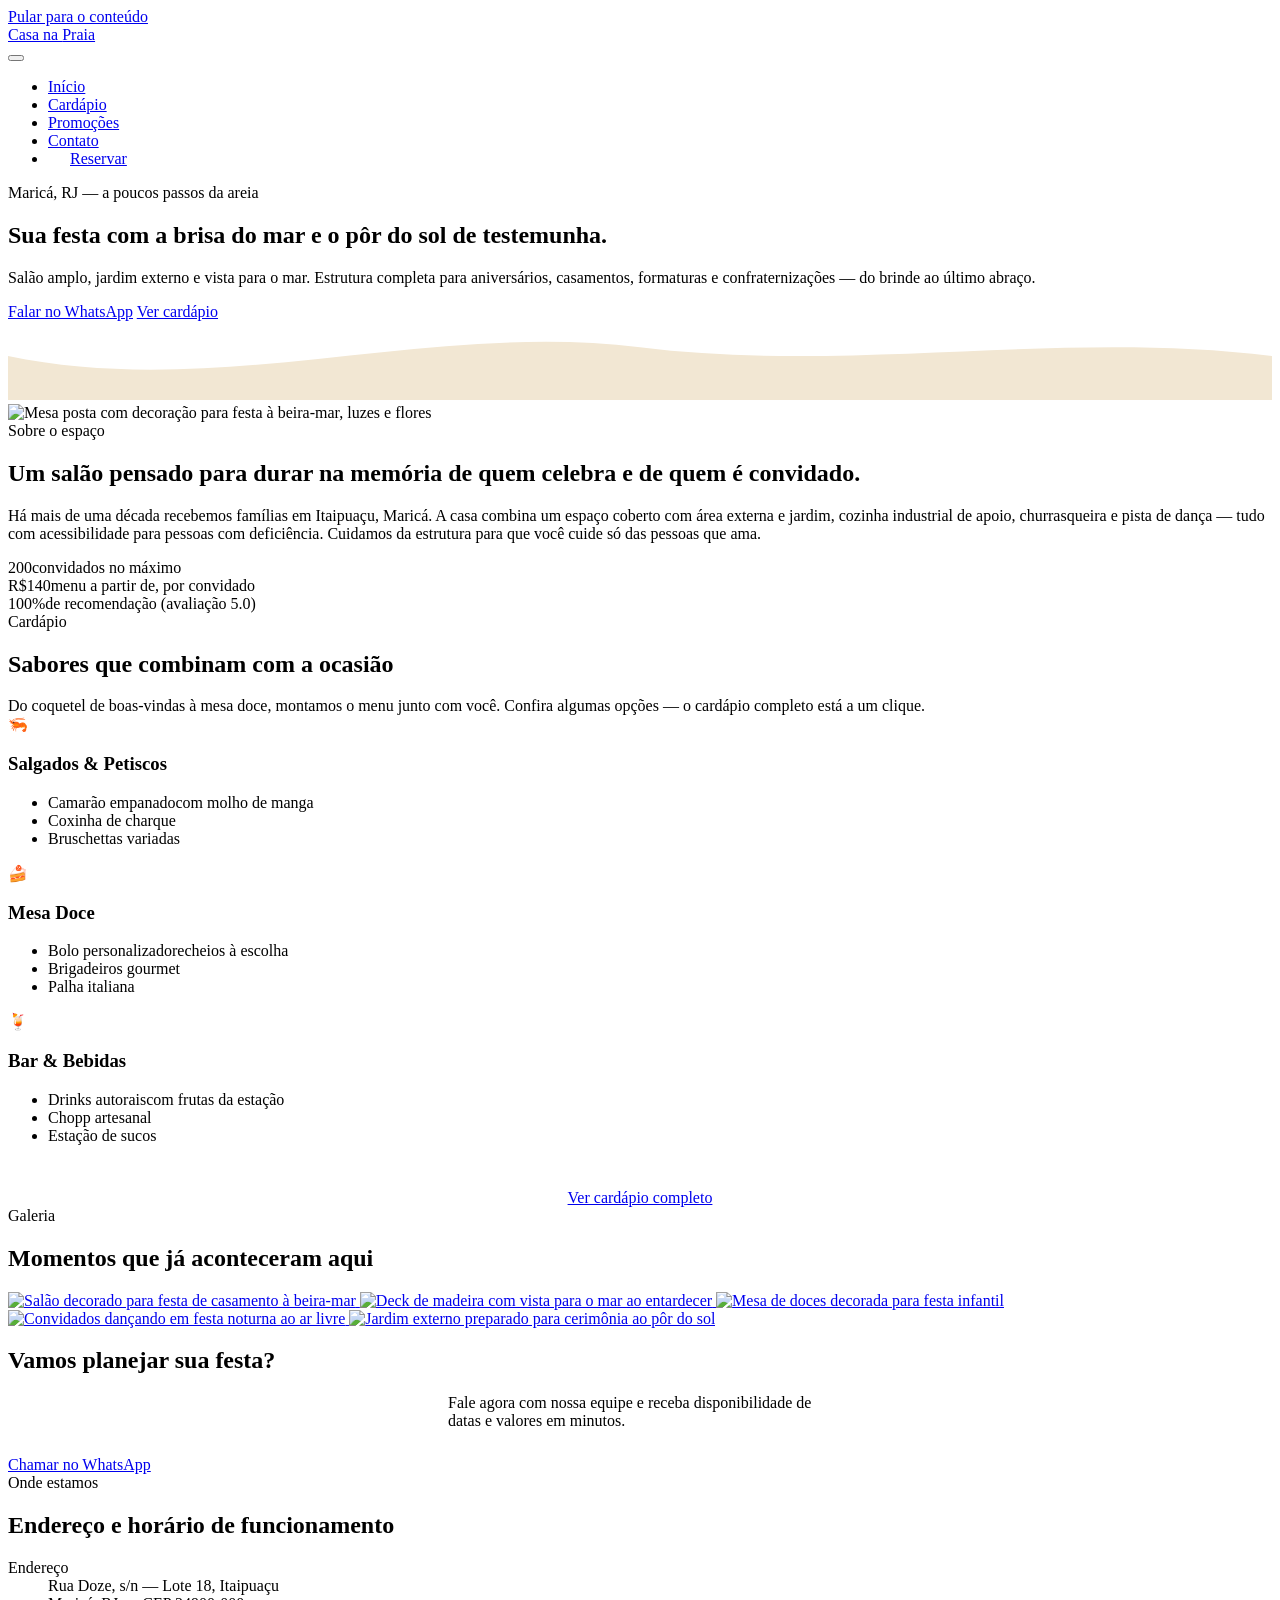
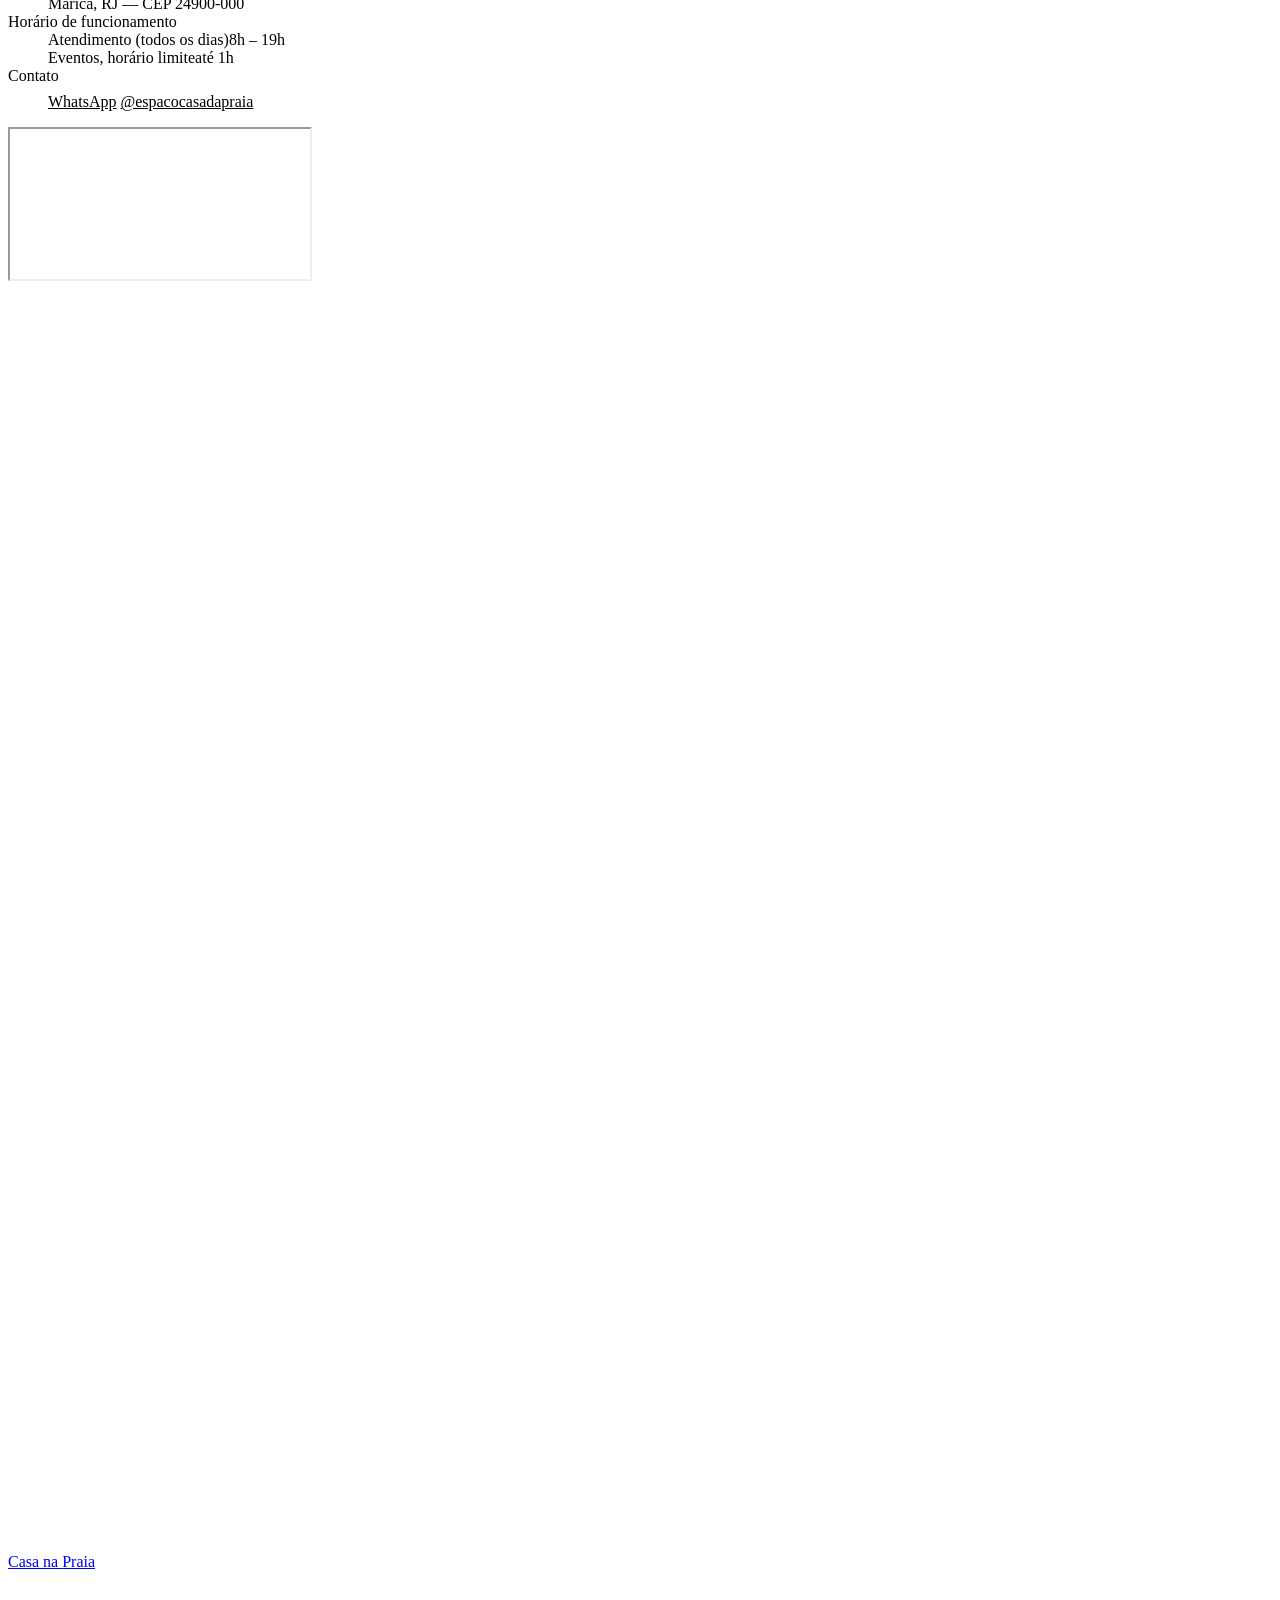
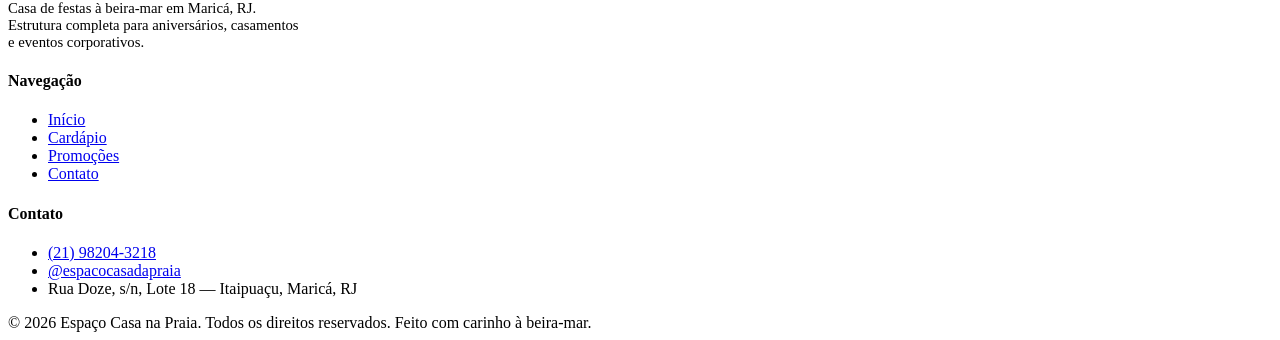
==== index.html @ c76d35e6 "Add files via upload" ====
<!DOCTYPE html>
<html lang="pt-BR">
<head>
<meta charset="UTF-8">
<meta name="viewport" content="width=device-width, initial-scale=1.0">
<title>Espaço Casa na Praia — Casa de Festas em Maricá, RJ</title>
<meta name="description" content="Espaço Casa na Praia: casa de festas à beira-mar em Maricá, RJ. Salão para aniversários, casamentos e eventos, cardápio personalizado e vista para o mar.">
<meta name="keywords" content="casa de festas, salão de festas Maricá, eventos beira-mar, aniversário, casamento praia">
<meta property="og:title" content="Espaço Casa na Praia — Casa de Festas em Maricá, RJ">
<meta property="og:description" content="Salão de festas à beira-mar com cardápio personalizado, decoração e estrutura completa para seu evento.">
<meta property="og:type" content="website">
<meta property="og:image" content="https://images.unsplash.com/photo-1519741497674-611481863552?q=80&w=1200&auto=format&fit=crop">
<link rel="canonical" href="https://www.espacocasadapraia.com.br/">
<link rel="preconnect" href="https://fonts.googleapis.com">
<link rel="stylesheet" href="css/style.css">
<script type="application/ld+json">
{
  "@context": "https://schema.org",
  "@type": "EventVenue",
  "name": "Espaço Casa na Praia",
  "image": "https://images.unsplash.com/photo-1519741497674-611481863552",
  "address": {
    "@type": "PostalAddress",
    "streetAddress": "Rua Doze, s/n, Lote 18",
    "addressLocality": "Maricá",
    "addressRegion": "RJ",
    "postalCode": "24900-000",
    "addressCountry": "BR"
  },
  "telephone": "+5521982043218",
  "openingHours": "Tu-Su 10:00-22:00"
}
</script>
</head>
<body>
<a class="skip-link" href="#conteudo">Pular para o conteúdo</a>

<header class="site-header">
  <a href="index.html" class="logo">Casa na <span>Praia</span></a>
  <nav aria-label="Navegação principal">
    <button class="nav-toggle" aria-label="Abrir menu" aria-expanded="false">
      <span></span><span></span><span></span>
    </button>
    <ul class="nav-links">
      <li><a href="index.html">Início</a></li>
      <li><a href="cardapio.html">Cardápio</a></li>
      <li><a href="promocoes.html">Promoções</a></li>
      <li><a href="contato.html">Contato</a></li>
      <li><a href="contato.html#form" class="btn btn-primary" style="padding:10px 22px;">Reservar</a></li>
    </ul>
  </nav>
</header>

<main id="conteudo">

  <section class="hero">
    <div class="hero-bg" role="img" aria-label="Salão de festas decorado com vista para o mar ao entardecer"></div>
    <div class="hero-content">
      <span class="hero-eyebrow">Maricá, RJ — a poucos passos da areia</span>
      <h1>Sua festa com a brisa do mar e o pôr do sol de testemunha.</h1>
      <p>Salão amplo, jardim externo e vista para o mar. Estrutura completa para aniversários, casamentos, formaturas e confraternizações — do brinde ao último abraço.</p>
      <div class="hero-actions">
        <a href="https://wa.me/5521982043218?text=Ol%C3%A1!%20Quero%20saber%20mais%20sobre%20o%20Espa%C3%A7o%20Casa%20da%20Praia." target="_blank" rel="noopener" class="btn btn-primary">Falar no WhatsApp</a>
        <a href="cardapio.html" class="btn btn-outline">Ver cardápio</a>
      </div>
    </div>
    <div class="wave-divider" aria-hidden="true">
      <svg viewBox="0 0 1440 90" preserveAspectRatio="none"><path d="M0,40 C240,90 480,0 720,30 C960,60 1200,10 1440,40 L1440,90 L0,90 Z" fill="#F2E7D3"></path></svg>
    </div>
  </section>

  <section class="section-alt" id="sobre">
    <div class="container">
      <div class="sobre-grid">
        <div class="reveal sobre-figure">
          <img src="https://images.unsplash.com/photo-1519167758481-83f550bb49b3?q=80&w=900&auto=format&fit=crop" alt="Mesa posta com decoração para festa à beira-mar, luzes e flores">
        </div>
        <div class="reveal">
          <span class="eyebrow-label">Sobre o espaço</span>
          <h2>Um salão pensado para durar na memória de quem celebra e de quem é convidado.</h2>
          <p>Há mais de uma década recebemos famílias em Itaipuaçu, Maricá. A casa combina um espaço coberto com área externa e jardim, cozinha industrial de apoio, churrasqueira e pista de dança — tudo com acessibilidade para pessoas com deficiência. Cuidamos da estrutura para que você cuide só das pessoas que ama.</p>
          <div class="sobre-stats">
            <div><span class="stat-num">200</span><span class="stat-label">convidados no máximo</span></div>
            <div><span class="stat-num">R$140</span><span class="stat-label">menu a partir de, por convidado</span></div>
            <div><span class="stat-num">100%</span><span class="stat-label">de recomendação (avaliação 5.0)</span></div>
          </div>
        </div>
      </div>
    </div>
  </section>

  <section id="cardapio-preview">
    <div class="container">
      <div class="section-head center reveal">
        <span class="eyebrow-label">Cardápio</span>
        <h2>Sabores que combinam com a ocasião</h2>
        <p style="margin: 0 auto;">Do coquetel de boas-vindas à mesa doce, montamos o menu junto com você. Confira algumas opções — o cardápio completo está a um clique.</p>
      </div>
      <div class="card-grid reveal">
        <div class="menu-card">
          <span class="menu-card-icon">🦐</span>
          <h3>Salgados & Petiscos</h3>
          <ul class="menu-item-list">
            <li><span><span class="item-name">Camarão empanado</span><span class="item-desc">com molho de manga</span></span></li>
            <li><span><span class="item-name">Coxinha de charque</span></span></li>
            <li><span><span class="item-name">Bruschettas variadas</span></span></li>
          </ul>
        </div>
        <div class="menu-card">
          <span class="menu-card-icon">🍰</span>
          <h3>Mesa Doce</h3>
          <ul class="menu-item-list">
            <li><span><span class="item-name">Bolo personalizado</span><span class="item-desc">recheios à escolha</span></span></li>
            <li><span><span class="item-name">Brigadeiros gourmet</span></span></li>
            <li><span><span class="item-name">Palha italiana</span></span></li>
          </ul>
        </div>
        <div class="menu-card">
          <span class="menu-card-icon">🍹</span>
          <h3>Bar & Bebidas</h3>
          <ul class="menu-item-list">
            <li><span><span class="item-name">Drinks autorais</span><span class="item-desc">com frutas da estação</span></span></li>
            <li><span><span class="item-name">Chopp artesanal</span></span></li>
            <li><span><span class="item-name">Estação de sucos</span></span></li>
          </ul>
        </div>
      </div>
      <div class="reveal" style="text-align:center; margin-top:44px;">
        <a href="cardapio.html" class="btn btn-outline-dark">Ver cardápio completo</a>
      </div>
    </div>
  </section>

  <section class="section-alt" id="fotos">
    <div class="container">
      <div class="section-head reveal">
        <span class="eyebrow-label">Galeria</span>
        <h2>Momentos que já aconteceram aqui</h2>
      </div>
      <div class="gallery-grid reveal">
        <a class="wide" href="https://images.unsplash.com/photo-1519225421980-715cb0215aed?q=80&w=1400&auto=format&fit=crop" target="_blank" rel="noopener">
          <img src="https://images.unsplash.com/photo-1519225421980-715cb0215aed?q=80&w=700&auto=format&fit=crop" alt="Salão decorado para festa de casamento à beira-mar">
        </a>
        <a class="tall" href="https://images.unsplash.com/photo-1464366400600-7168b8af9bc3?q=80&w=900&auto=format&fit=crop" target="_blank" rel="noopener">
          <img src="https://images.unsplash.com/photo-1464366400600-7168b8af9bc3?q=80&w=700&auto=format&fit=crop" alt="Deck de madeira com vista para o mar ao entardecer">
        </a>
        <a href="https://images.unsplash.com/photo-1527529482837-4698179dc6ce?q=80&w=900&auto=format&fit=crop" target="_blank" rel="noopener">
          <img src="https://images.unsplash.com/photo-1527529482837-4698179dc6ce?q=80&w=600&auto=format&fit=crop" alt="Mesa de doces decorada para festa infantil">
        </a>
        <a href="https://images.unsplash.com/photo-1470753323753-3f8091c86720?q=80&w=900&auto=format&fit=crop" target="_blank" rel="noopener">
          <img src="https://images.unsplash.com/photo-1470753323753-3f8091c86720?q=80&w=600&auto=format&fit=crop" alt="Convidados dançando em festa noturna ao ar livre">
        </a>
        <a class="wide" href="https://images.unsplash.com/photo-1533174072545-7a4b6ad7a6c3?q=80&w=1400&auto=format&fit=crop" target="_blank" rel="noopener">
          <img src="https://images.unsplash.com/photo-1533174072545-7a4b6ad7a6c3?q=80&w=700&auto=format&fit=crop" alt="Jardim externo preparado para cerimônia ao pôr do sol">
        </a>
      </div>
    </div>
  </section>

  <section class="cta-band">
    <div class="container reveal">
      <h2>Vamos planejar sua festa?</h2>
      <p style="margin: 0 auto 26px; max-width: 48ch;">Fale agora com nossa equipe e receba disponibilidade de datas e valores em minutos.</p>
      <a href="https://wa.me/5521982043218?text=Ol%C3%A1!%20Quero%20saber%20mais%20sobre%20o%20Espa%C3%A7o%20Casa%20da%20Praia." target="_blank" rel="noopener" class="btn btn-outline-dark">Chamar no WhatsApp</a>
    </div>
  </section>

  <section id="localizacao">
    <div class="container">
      <div class="section-head reveal">
        <span class="eyebrow-label">Onde estamos</span>
        <h2>Endereço e horário de funcionamento</h2>
      </div>
      <div class="local-grid reveal">
        <div class="local-info">
          <dl>
            <dt>Endereço</dt>
            <dd>Rua Doze, s/n — Lote 18, Itaipuaçu<br>Maricá, RJ — CEP 24900-000</dd>

            <dt>Horário de funcionamento</dt>
            <dd>
              <div class="horario-row"><span>Atendimento (todos os dias)</span><span>8h – 19h</span></div>
              <div class="horario-row"><span>Eventos, horário limite</span><span>até 1h</span></div>
            </dd>

            <dt>Contato</dt>
            <dd>
              <div class="social-row" style="margin-top:8px;">
                <a class="social-pill" style="border-color: rgba(22,50,59,0.25); color: var(--azul-texto);" href="https://wa.me/5521982043218" target="_blank" rel="noopener">WhatsApp</a>
                <a class="social-pill" style="border-color: rgba(22,50,59,0.25); color: var(--azul-texto);" href="https://instagram.com/espacocasadapraia" target="_blank" rel="noopener">@espacocasadapraia</a>
              </div>
            </dd>
          </dl>
        </div>
        <div class="local-map">
          <iframe
            src="https://www.google.com/maps?q=Rua+Doze%2C+s%2Fn%2C+Lote+18%2C+Itaipua%C3%A7u%2C+Maric%C3%A1+-+RJ&output=embed"
            allowfullscreen loading="lazy" referrerpolicy="no-referrer-when-downgrade"
            title="Mapa de localização do Espaço Casa na Praia"></iframe>
        </div>
      </div>
    </div>
  </section>

</main>

<a class="whatsapp-float" href="https://wa.me/5521982043218?text=Ol%C3%A1!%20Quero%20saber%20mais%20sobre%20o%20Espa%C3%A7o%20Casa%20da%20Praia." target="_blank" rel="noopener" aria-label="Falar no WhatsApp">
  <svg viewBox="0 0 32 32" fill="white" xmlns="http://www.w3.org/2000/svg"><path d="M16.001 3C9.373 3 4 8.373 4 15c0 2.29.638 4.43 1.744 6.256L4 29l7.94-1.687A11.94 11.94 0 0016 27c6.628 0 12-5.373 12-12S22.629 3 16.001 3zm0 21.6c-1.87 0-3.62-.52-5.113-1.424l-.367-.218-4.71 1.001 1.02-4.594-.24-.377A9.55 9.55 0 016.4 15c0-5.302 4.299-9.6 9.601-9.6 5.301 0 9.6 4.298 9.6 9.6 0 5.301-4.299 9.6-9.6 9.6zm5.273-7.19c-.29-.145-1.71-.844-1.975-.94-.264-.097-.457-.145-.649.145-.192.29-.746.94-.914 1.133-.168.193-.336.217-.626.072-.29-.145-1.224-.451-2.331-1.437-.862-.769-1.444-1.717-1.613-2.007-.168-.29-.018-.446.127-.59.13-.13.29-.338.434-.507.145-.169.193-.29.29-.482.097-.193.048-.362-.024-.507-.072-.145-.649-1.564-.89-2.14-.234-.564-.472-.488-.649-.497l-.553-.01c-.193 0-.507.072-.773.362-.264.29-1.01.987-1.01 2.407s1.034 2.79 1.178 2.983c.145.193 2.035 3.107 4.93 4.357.689.297 1.226.474 1.645.607.691.22 1.32.189 1.818.115.554-.083 1.71-.699 1.951-1.374.24-.676.24-1.254.168-1.374-.072-.121-.264-.193-.554-.338z"/></svg>
</a>

<footer>
  <div class="container">
    <div class="footer-grid">
      <div>
        <a href="index.html" class="logo" style="display:inline-block; margin-bottom:14px;">Casa na <span>Praia</span></a>
        <p style="max-width: 40ch; font-size: 0.92rem;">Casa de festas à beira-mar em Maricá, RJ. Estrutura completa para aniversários, casamentos e eventos corporativos.</p>
      </div>
      <div>
        <h4>Navegação</h4>
        <ul>
          <li><a href="index.html">Início</a></li>
          <li><a href="cardapio.html">Cardápio</a></li>
          <li><a href="promocoes.html">Promoções</a></li>
          <li><a href="contato.html">Contato</a></li>
        </ul>
      </div>
      <div>
        <h4>Contato</h4>
        <ul>
          <li><a href="https://wa.me/5521982043218" target="_blank" rel="noopener">(21) 98204-3218</a></li>
          <li><a href="https://instagram.com/espacocasadapraia" target="_blank" rel="noopener">@espacocasadapraia</a></li>
          <li>Rua Doze, s/n, Lote 18 — Itaipuaçu, Maricá, RJ</li>
        </ul>
      </div>
    </div>
    <div class="footer-bottom">
      <span>© 2026 Espaço Casa na Praia. Todos os direitos reservados.</span>
      <span>Feito com carinho à beira-mar.</span>
    </div>
  </div>
</footer>

<script src="js/script.js"></script>
</body>
</html>
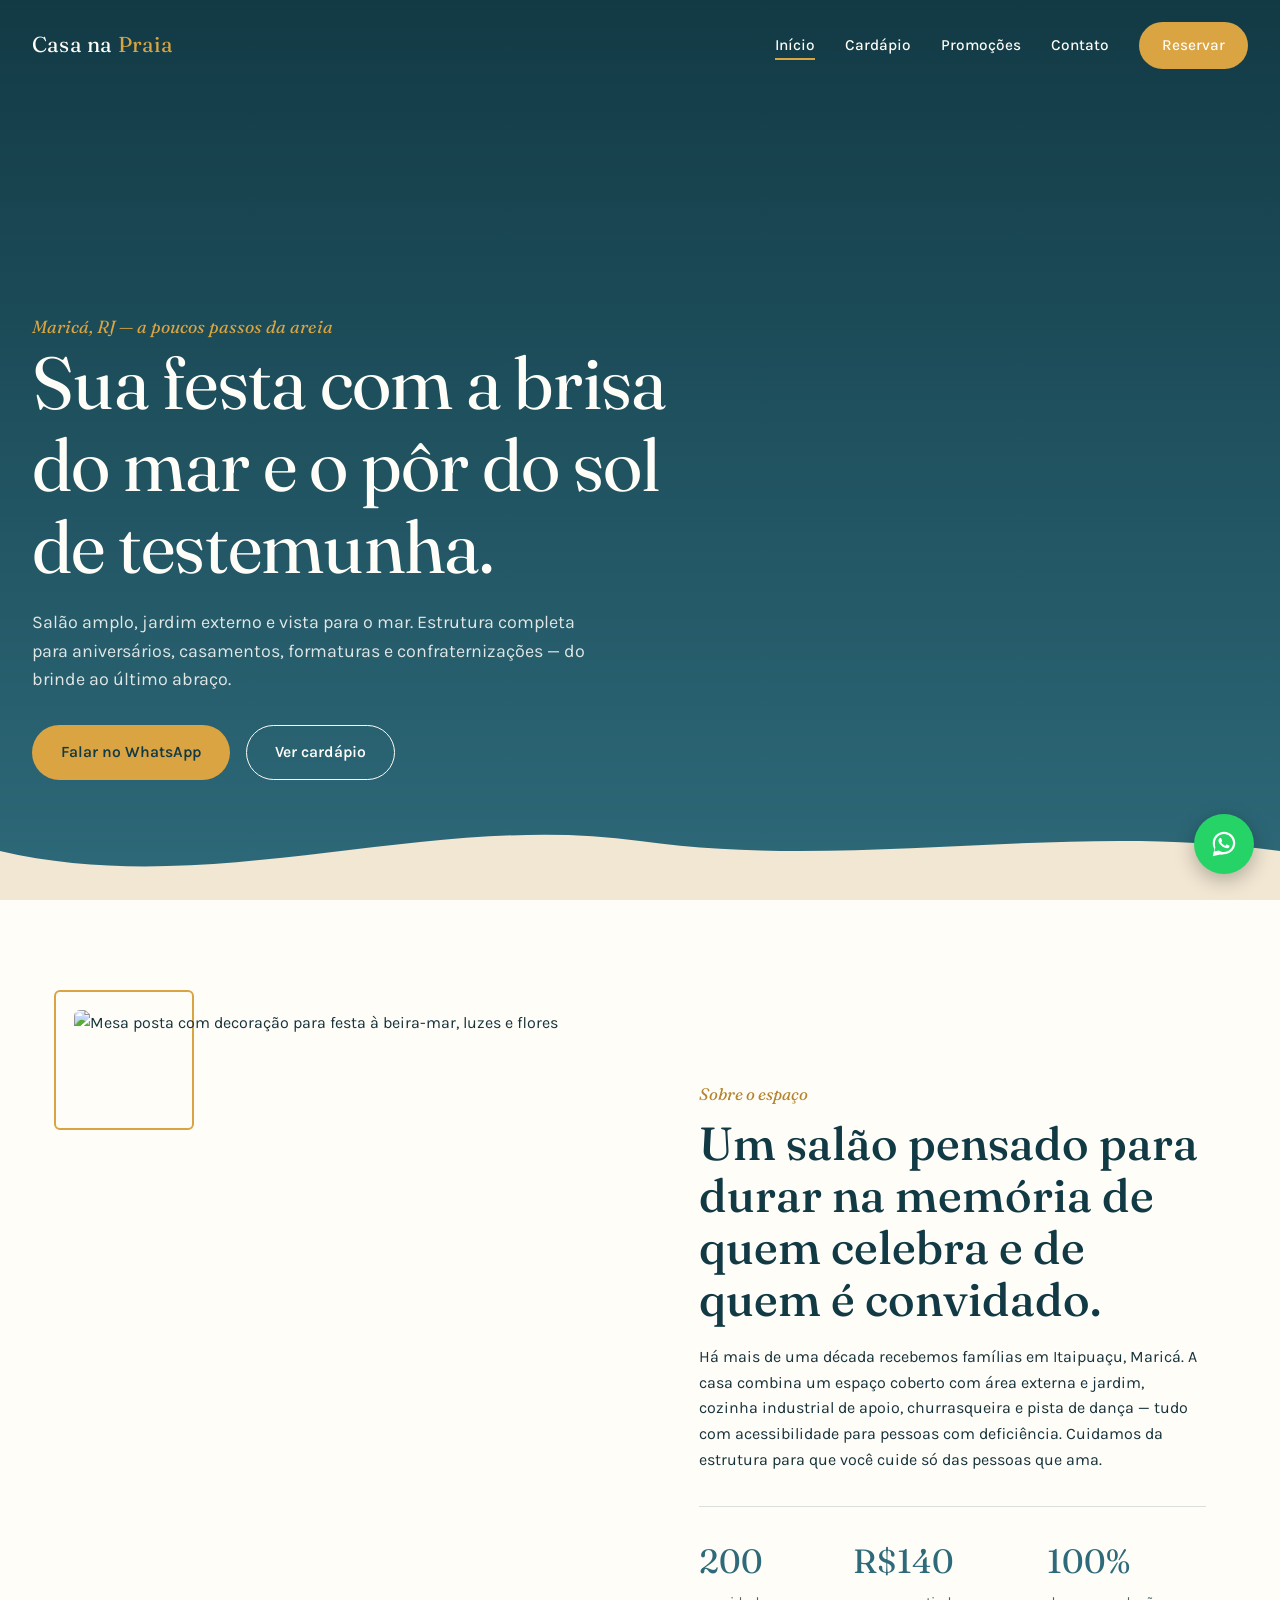
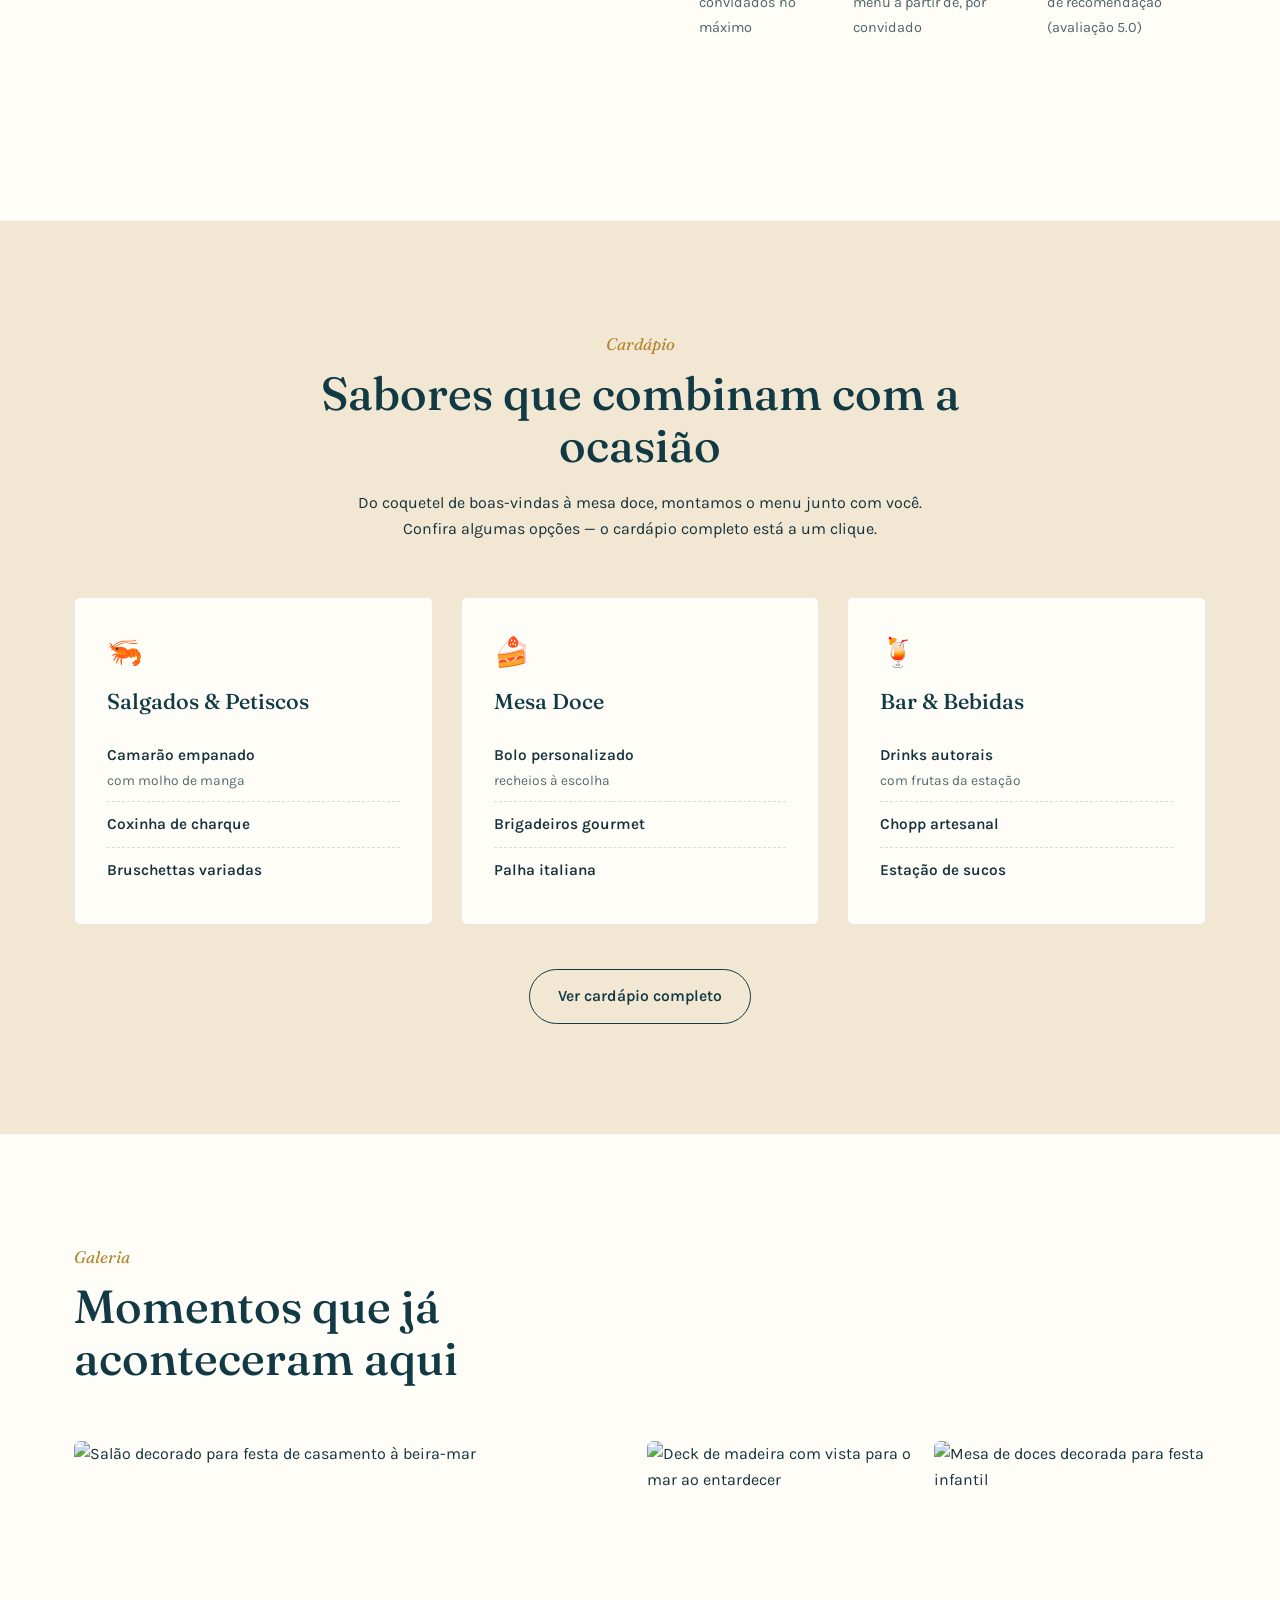
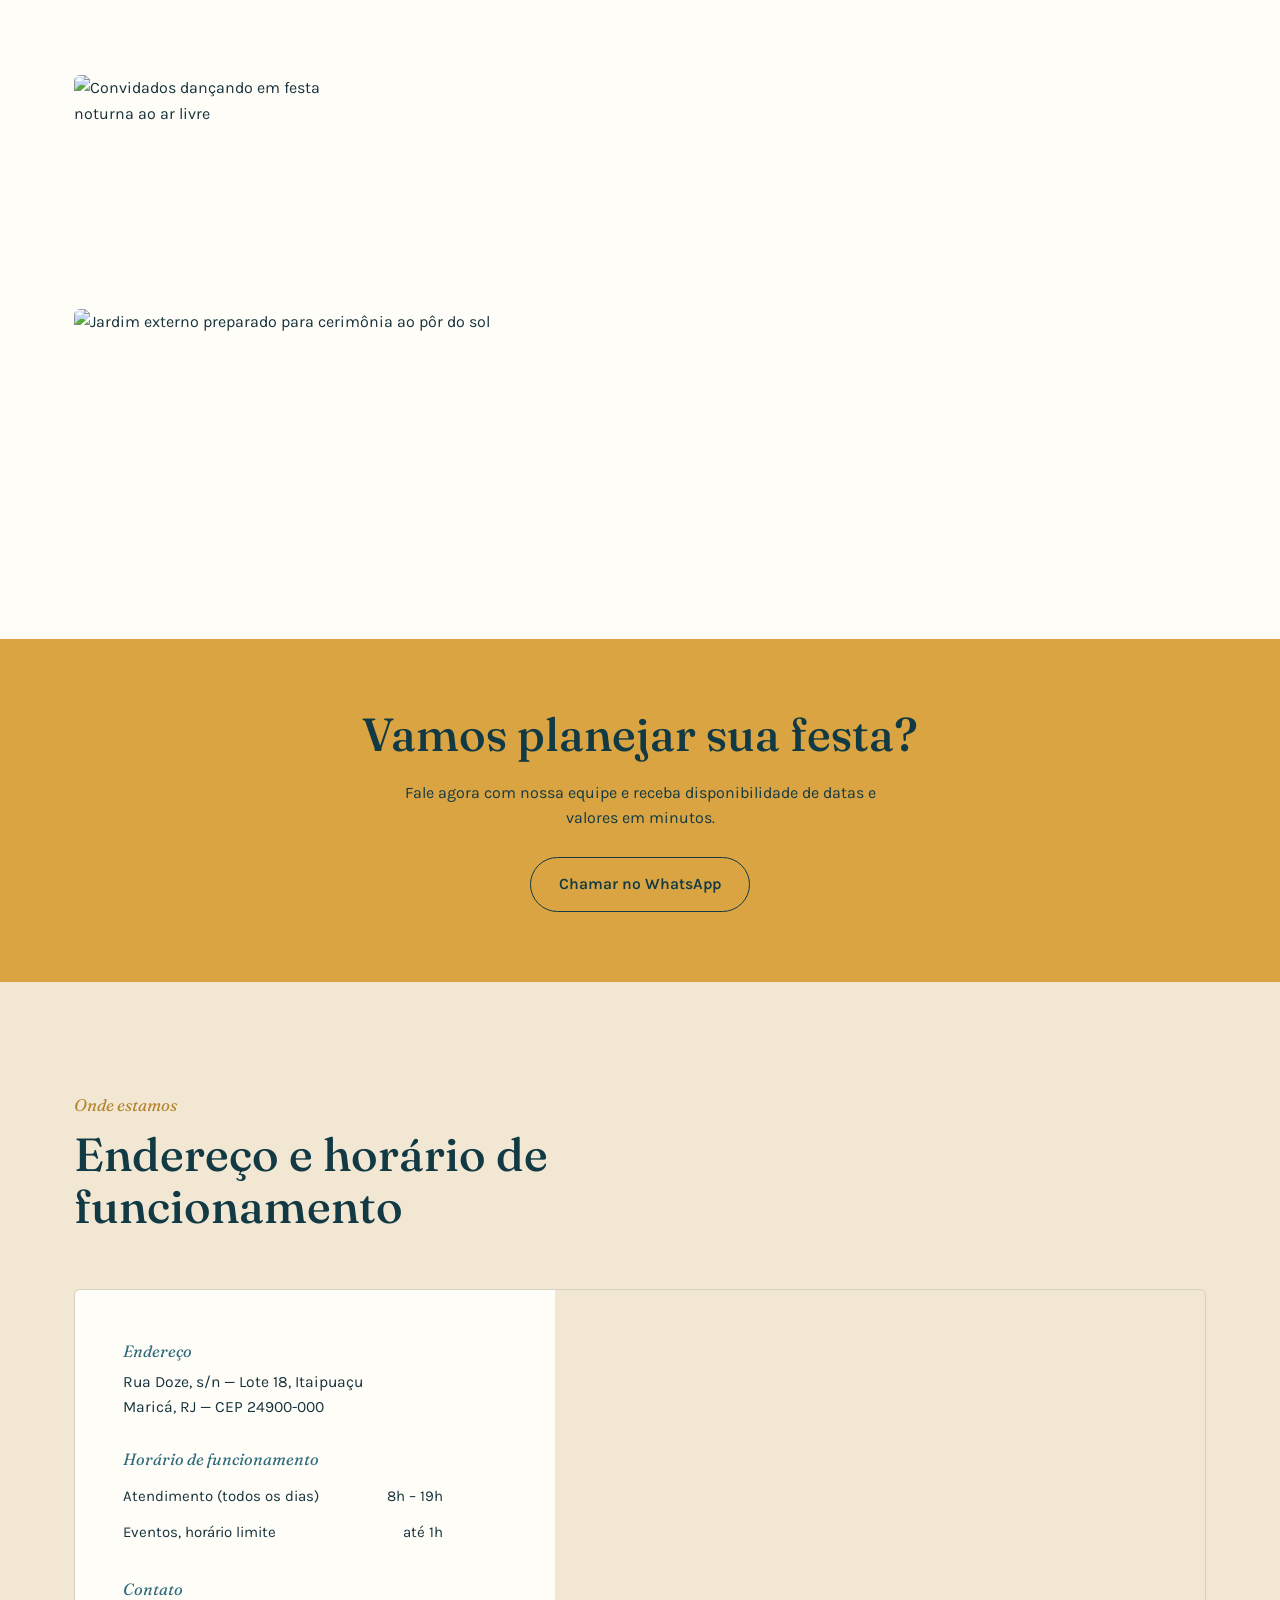
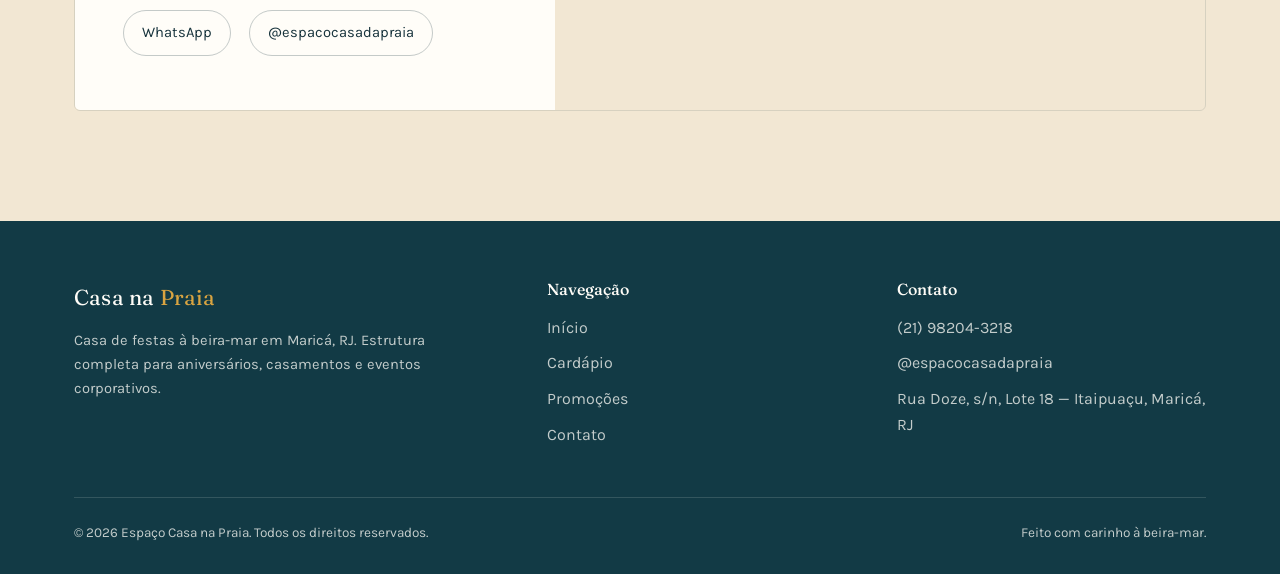
==== commit 91f5a57e: "Add files via upload" ====
--- a/index.html
+++ b/index.html
@@ -12,7 +12,549 @@
 <meta property="og:image" content="https://images.unsplash.com/photo-1519741497674-611481863552?q=80&w=1200&auto=format&fit=crop">
 <link rel="canonical" href="https://www.espacocasadapraia.com.br/">
 <link rel="preconnect" href="https://fonts.googleapis.com">
-<link rel="stylesheet" href="css/style.css">
+<style>
+/* ============================================================
+   Espaço Casa da Praia — design tokens
+   Palette: areia #F2E7D3, espuma #FFFDF8, azul-fundo #123A45,
+            azul-medio #2E6A7A, azul-claro #6FAAB8, dourado #D9A441
+   Type: 'Fraunces' (display, organic serif) + 'Karla' (body, humanist sans)
+   ============================================================ */
+
+@import url('https://fonts.googleapis.com/css2?family=Fraunces:ital,opsz,wght@0,9..144,300;0,9..144,400;0,9..144,500;0,9..144,600;1,9..144,400&family=Karla:wght@400;500;600;700&display=swap');
+
+:root{
+  --areia: #F2E7D3;
+  --areia-escura: #E4D5B8;
+  --espuma: #FFFDF8;
+  --azul-fundo: #123A45;
+  --azul-texto: #16323B;
+  --azul-medio: #2E6A7A;
+  --azul-claro: #6FAAB8;
+  --dourado: #D9A441;
+  --dourado-escuro: #B4842E;
+  --coral: #E4633F;
+
+  --serif: 'Fraunces', Georgia, serif;
+  --sans: 'Karla', -apple-system, sans-serif;
+
+  --max-width: 1180px;
+  --radius: 6px;
+  --transition: 0.35s cubic-bezier(0.4, 0, 0.2, 1);
+}
+
+*, *::before, *::after{ box-sizing: border-box; }
+html{ scroll-behavior: smooth; }
+@media (prefers-reduced-motion: reduce){
+  html{ scroll-behavior: auto; }
+  *, *::before, *::after{ animation-duration: 0.01ms !important; animation-iteration-count: 1 !important; transition-duration: 0.01ms !important; }
+}
+
+body{
+  margin: 0;
+  font-family: var(--sans);
+  color: var(--azul-texto);
+  background: var(--areia);
+  line-height: 1.6;
+  -webkit-font-smoothing: antialiased;
+}
+
+h1, h2, h3, h4{
+  font-family: var(--serif);
+  color: var(--azul-fundo);
+  margin: 0 0 0.4em;
+  line-height: 1.12;
+  font-weight: 500;
+}
+
+h1{ font-size: clamp(2.6rem, 6vw, 4.6rem); font-weight: 400; letter-spacing: -0.01em; }
+h2{ font-size: clamp(1.9rem, 4vw, 2.9rem); }
+h3{ font-size: 1.35rem; }
+
+p{ margin: 0 0 1em; max-width: 62ch; }
+
+a{ color: inherit; text-decoration: none; }
+
+img{ max-width: 100%; display: block; }
+
+.container{
+  max-width: var(--max-width);
+  margin: 0 auto;
+  padding: 0 24px;
+}
+
+.btn{
+  display: inline-flex;
+  align-items: center;
+  gap: 10px;
+  font-family: var(--sans);
+  font-weight: 600;
+  font-size: 0.98rem;
+  padding: 14px 28px;
+  border-radius: 100px;
+  border: 1.5px solid transparent;
+  cursor: pointer;
+  transition: transform var(--transition), background var(--transition), border-color var(--transition), color var(--transition);
+}
+.btn:hover{ transform: translateY(-2px); }
+.btn:focus-visible{ outline: 3px solid var(--dourado); outline-offset: 3px; }
+
+.btn-primary{ background: var(--dourado); color: var(--azul-fundo); }
+.btn-primary:hover{ background: var(--dourado-escuro); }
+
+.btn-outline{ background: transparent; border-color: var(--espuma); color: var(--espuma); }
+.btn-outline:hover{ background: rgba(255,253,248,0.12); }
+
+.btn-outline-dark{ background: transparent; border-color: var(--azul-fundo); color: var(--azul-fundo); }
+.btn-outline-dark:hover{ background: var(--azul-fundo); color: var(--espuma); }
+
+/* ---------- Header ---------- */
+.site-header{
+  position: fixed;
+  top: 0; left: 0; right: 0;
+  z-index: 100;
+  display: flex;
+  align-items: center;
+  justify-content: space-between;
+  padding: 22px 32px;
+  transition: background var(--transition), padding var(--transition), box-shadow var(--transition);
+}
+.site-header.is-solid{
+  background: rgba(18, 58, 69, 0.94);
+  backdrop-filter: blur(6px);
+  padding: 14px 32px;
+  box-shadow: 0 4px 22px rgba(0,0,0,0.12);
+}
+.logo{
+  font-family: var(--serif);
+  font-size: 1.35rem;
+  color: var(--espuma);
+  letter-spacing: 0.01em;
+}
+.logo span{ color: var(--dourado); }
+
+.nav-links{
+  display: flex;
+  align-items: center;
+  gap: 30px;
+  list-style: none;
+  margin: 0; padding: 0;
+}
+.nav-links a{
+  color: var(--espuma);
+  font-size: 0.96rem;
+  font-weight: 500;
+  position: relative;
+  padding: 4px 0;
+}
+.nav-links a::after{
+  content: '';
+  position: absolute;
+  left: 0; bottom: -2px;
+  width: 0; height: 2px;
+  background: var(--dourado);
+  transition: width var(--transition);
+}
+.nav-links a:hover::after,
+.nav-links a.is-active::after{ width: 100%; }
+
+.nav-toggle{
+  display: none;
+  background: none;
+  border: none;
+  cursor: pointer;
+  padding: 6px;
+}
+.nav-toggle span{
+  display: block;
+  width: 26px; height: 2px;
+  background: var(--espuma);
+  margin: 6px 0;
+  transition: transform var(--transition), opacity var(--transition);
+}
+
+@media (max-width: 860px){
+  .nav-toggle{ display: block; }
+  .nav-links{
+    position: fixed;
+    top: 0; right: 0;
+    height: 100vh;
+    width: min(78vw, 340px);
+    background: var(--azul-fundo);
+    flex-direction: column;
+    justify-content: center;
+    align-items: flex-start;
+    padding: 40px;
+    gap: 26px;
+    transform: translateX(100%);
+    transition: transform var(--transition);
+  }
+  .nav-links.is-open{ transform: translateX(0); }
+  .nav-links a{ font-size: 1.2rem; }
+}
+
+/* ---------- Hero ---------- */
+.hero{
+  position: relative;
+  min-height: 100vh;
+  display: flex;
+  align-items: flex-end;
+  background: linear-gradient(180deg, var(--azul-fundo) 0%, var(--azul-medio) 100%);
+  overflow: hidden;
+  padding-bottom: 120px;
+}
+.hero-bg{
+  position: absolute; inset: 0;
+  background-image: url('https://images.unsplash.com/photo-1519741497674-611481863552?q=80&w=1800&auto=format&fit=crop');
+  background-size: cover;
+  background-position: center 65%;
+  opacity: 0.34;
+  mix-blend-mode: luminosity;
+}
+.hero-content{
+  position: relative;
+  z-index: 2;
+  color: var(--espuma);
+  max-width: 720px;
+  padding: 0 32px;
+  opacity: 0;
+  animation: rise 1s ease-out 0.2s forwards;
+}
+@keyframes rise{
+  from{ opacity: 0; transform: translateY(28px); }
+  to{ opacity: 1; transform: translateY(0); }
+}
+.hero-eyebrow{
+  color: var(--dourado);
+  font-family: var(--serif);
+  font-style: italic;
+  font-size: 1.1rem;
+  margin-bottom: 14px;
+}
+.hero h1{ color: var(--espuma); margin-bottom: 20px; }
+.hero p{ color: rgba(255,253,248,0.86); font-size: 1.12rem; max-width: 52ch; }
+.hero-actions{ display: flex; gap: 16px; margin-top: 30px; flex-wrap: wrap; }
+
+.wave-divider{
+  position: absolute;
+  bottom: -1px; left: 0; right: 0;
+  z-index: 3;
+  line-height: 0;
+}
+.wave-divider svg{ width: 100%; height: 90px; display: block; }
+
+/* ---------- Sections ---------- */
+section{ padding: 110px 0; position: relative; }
+.section-alt{ background: var(--espuma); }
+.section-dark{ background: var(--azul-fundo); color: var(--espuma); }
+.section-dark h2, .section-dark h3{ color: var(--espuma); }
+.section-dark p{ color: rgba(255,253,248,0.82); }
+
+.eyebrow-label{
+  font-family: var(--serif);
+  font-style: italic;
+  color: var(--dourado-escuro);
+  font-size: 1.05rem;
+  margin-bottom: 10px;
+  display: block;
+}
+.section-dark .eyebrow-label{ color: var(--dourado); }
+
+.section-head{ max-width: 640px; margin-bottom: 56px; }
+.section-head.center{ margin-left: auto; margin-right: auto; text-align: center; }
+
+/* ---------- Sobre / grid ---------- */
+.sobre-grid{
+  display: grid;
+  grid-template-columns: 1.05fr 0.95fr;
+  gap: 64px;
+  align-items: center;
+}
+.sobre-figure{ position: relative; }
+.sobre-figure img{
+  border-radius: var(--radius);
+  width: 100%;
+  aspect-ratio: 4/5;
+  object-fit: cover;
+}
+.sobre-figure::before{
+  content: '';
+  position: absolute;
+  top: -20px; left: -20px;
+  width: 140px; height: 140px;
+  border: 2px solid var(--dourado);
+  border-radius: var(--radius);
+  z-index: -1;
+}
+.sobre-stats{
+  display: flex;
+  gap: 40px;
+  margin-top: 34px;
+  padding-top: 28px;
+  border-top: 1px solid rgba(22,50,59,0.15);
+}
+.stat-num{ font-family: var(--serif); font-size: 2.1rem; color: var(--azul-medio); display: block; }
+.stat-label{ font-size: 0.9rem; color: var(--azul-texto); opacity: 0.75; }
+
+@media (max-width: 860px){
+  .sobre-grid{ grid-template-columns: 1fr; gap: 40px; }
+  .sobre-figure::before{ display: none; }
+}
+
+/* ---------- Cards (menu, promos) ---------- */
+.card-grid{
+  display: grid;
+  grid-template-columns: repeat(auto-fit, minmax(280px, 1fr));
+  gap: 28px;
+}
+.menu-card{
+  background: var(--espuma);
+  border: 1px solid rgba(22,50,59,0.1);
+  border-radius: var(--radius);
+  padding: 32px;
+  transition: border-color var(--transition), transform var(--transition);
+}
+.menu-card:hover{ border-color: var(--dourado); transform: translateY(-4px); }
+.menu-card-icon{ font-size: 1.8rem; margin-bottom: 14px; display: block; }
+.menu-item-list{ list-style: none; margin: 18px 0 0; padding: 0; }
+.menu-item-list li{
+  display: flex;
+  justify-content: space-between;
+  gap: 12px;
+  padding: 10px 0;
+  border-bottom: 1px dashed rgba(22,50,59,0.16);
+  font-size: 0.96rem;
+}
+.menu-item-list li:last-child{ border-bottom: none; }
+.menu-item-list .item-name{ font-weight: 600; }
+.menu-item-list .item-desc{ display: block; font-weight: 400; opacity: 0.72; font-size: 0.86rem; margin-top: 2px; }
+
+.promo-card{
+  position: relative;
+  background: var(--azul-fundo);
+  color: var(--espuma);
+  border-radius: var(--radius);
+  padding: 36px;
+  overflow: hidden;
+}
+.promo-tag{
+  display: inline-block;
+  background: var(--dourado);
+  color: var(--azul-fundo);
+  font-weight: 700;
+  font-size: 0.78rem;
+  padding: 5px 13px;
+  border-radius: 100px;
+  margin-bottom: 18px;
+}
+.promo-price{ font-family: var(--serif); font-size: 2.3rem; color: var(--dourado); margin: 14px 0; }
+.promo-old-price{ text-decoration: line-through; opacity: 0.6; font-size: 1rem; margin-left: 10px; }
+
+/* ---------- Gallery ---------- */
+.gallery-grid{
+  display: grid;
+  grid-template-columns: repeat(4, 1fr);
+  grid-auto-rows: 220px;
+  gap: 14px;
+}
+.gallery-grid a{
+  display: block;
+  overflow: hidden;
+  border-radius: var(--radius);
+  position: relative;
+}
+.gallery-grid img{
+  width: 100%; height: 100%;
+  object-fit: cover;
+  transition: transform 0.6s ease;
+}
+.gallery-grid a:hover img{ transform: scale(1.08); }
+.gallery-grid .tall{ grid-row: span 2; }
+.gallery-grid .wide{ grid-column: span 2; }
+
+@media (max-width: 860px){
+  .gallery-grid{ grid-template-columns: repeat(2, 1fr); grid-auto-rows: 180px; }
+  .gallery-grid .wide{ grid-column: span 2; }
+  .gallery-grid .tall{ grid-row: span 1; }
+}
+
+/* ---------- Localização ---------- */
+.local-grid{
+  display: grid;
+  grid-template-columns: 0.85fr 1.15fr;
+  gap: 0;
+  border-radius: var(--radius);
+  overflow: hidden;
+  border: 1px solid rgba(22,50,59,0.12);
+}
+.local-info{
+  background: var(--espuma);
+  padding: 48px;
+}
+.local-info dl{ margin: 0; }
+.local-info dt{
+  font-family: var(--serif);
+  font-style: italic;
+  color: var(--azul-medio);
+  margin-top: 26px;
+  font-size: 1.02rem;
+}
+.local-info dt:first-child{ margin-top: 0; }
+.local-info dd{ margin: 6px 0 0; font-size: 0.98rem; }
+.local-info .horario-row{
+  display: flex;
+  justify-content: space-between;
+  max-width: 320px;
+  padding: 6px 0;
+  font-size: 0.94rem;
+}
+.local-map iframe{ width: 100%; height: 100%; min-height: 420px; border: 0; display: block; }
+
+@media (max-width: 860px){
+  .local-grid{ grid-template-columns: 1fr; }
+  .local-map iframe{ min-height: 320px; }
+}
+
+/* ---------- Social row ---------- */
+.social-row{ display: flex; gap: 18px; align-items: center; }
+.social-pill{
+  display: inline-flex;
+  align-items: center;
+  gap: 8px;
+  padding: 10px 18px;
+  border-radius: 100px;
+  border: 1px solid rgba(255,253,248,0.35);
+  font-size: 0.92rem;
+  transition: border-color var(--transition), background var(--transition);
+}
+.social-pill:hover{ border-color: var(--dourado); background: rgba(217,164,65,0.1); }
+
+/* ---------- Form ---------- */
+.form-grid{
+  display: grid;
+  grid-template-columns: 1fr 1fr;
+  gap: 20px;
+}
+.form-grid .full{ grid-column: 1 / -1; }
+.field label{
+  display: block;
+  font-size: 0.86rem;
+  font-weight: 600;
+  margin-bottom: 8px;
+  color: var(--azul-texto);
+}
+.field input, .field select, .field textarea{
+  width: 100%;
+  padding: 13px 16px;
+  border-radius: var(--radius);
+  border: 1.5px solid rgba(22,50,59,0.2);
+  background: var(--espuma);
+  font-family: var(--sans);
+  font-size: 0.97rem;
+  color: var(--azul-texto);
+  transition: border-color var(--transition);
+}
+.field input:focus, .field select:focus, .field textarea:focus{
+  outline: none;
+  border-color: var(--azul-medio);
+}
+.field textarea{ resize: vertical; min-height: 120px; }
+
+.form-note{ font-size: 0.85rem; opacity: 0.7; margin-top: 6px; }
+.form-status{ margin-top: 18px; font-weight: 600; display: none; }
+.form-status.is-visible{ display: block; }
+
+@media (max-width: 640px){
+  .form-grid{ grid-template-columns: 1fr; }
+}
+
+/* ---------- CTA banda ---------- */
+.cta-band{
+  background: var(--dourado);
+  color: var(--azul-fundo);
+  padding: 70px 0;
+  text-align: center;
+}
+.cta-band h2{ color: var(--azul-fundo); }
+
+/* ---------- Footer ---------- */
+footer{
+  background: var(--azul-fundo);
+  color: rgba(255,253,248,0.75);
+  padding: 60px 0 30px;
+}
+.footer-grid{
+  display: grid;
+  grid-template-columns: 1.4fr 1fr 1fr;
+  gap: 40px;
+  padding-bottom: 40px;
+  border-bottom: 1px solid rgba(255,253,248,0.14);
+}
+.footer-grid h4{ color: var(--espuma); font-size: 1rem; margin-bottom: 16px; }
+.footer-grid ul{ list-style: none; margin: 0; padding: 0; }
+.footer-grid li{ margin-bottom: 10px; }
+.footer-grid a:hover{ color: var(--dourado); }
+.footer-bottom{
+  display: flex;
+  justify-content: space-between;
+  flex-wrap: wrap;
+  gap: 12px;
+  padding-top: 24px;
+  font-size: 0.85rem;
+}
+
+@media (max-width: 700px){
+  .footer-grid{ grid-template-columns: 1fr; }
+}
+
+/* ---------- WhatsApp floating button ---------- */
+.whatsapp-float{
+  position: fixed;
+  bottom: 26px; right: 26px;
+  z-index: 200;
+  width: 60px; height: 60px;
+  border-radius: 50%;
+  background: #25D366;
+  display: flex;
+  align-items: center;
+  justify-content: center;
+  box-shadow: 0 6px 20px rgba(0,0,0,0.28);
+  transition: transform var(--transition);
+}
+.whatsapp-float:hover{ transform: scale(1.08); }
+.whatsapp-float svg{ width: 30px; height: 30px; }
+
+/* ---------- Page hero (inner pages) ---------- */
+.page-hero{
+  background: var(--azul-fundo);
+  color: var(--espuma);
+  padding: 190px 0 90px;
+  text-align: left;
+}
+.page-hero h1{ color: var(--espuma); }
+.page-hero .eyebrow-label{ color: var(--dourado); }
+
+/* ---------- Reveal on scroll ---------- */
+.reveal{
+  opacity: 0;
+  transform: translateY(24px);
+  transition: opacity 0.7s ease, transform 0.7s ease;
+}
+.reveal.is-visible{ opacity: 1; transform: translateY(0); }
+
+/* ---------- Skip link ---------- */
+.skip-link{
+  position: absolute;
+  left: -9999px;
+  top: 0;
+  background: var(--dourado);
+  color: var(--azul-fundo);
+  padding: 12px 20px;
+  z-index: 999;
+  font-weight: 700;
+}
+.skip-link:focus{ left: 16px; top: 16px; }
+
+</style>
 <script type="application/ld+json">
 {
   "@context": "https://schema.org",
@@ -240,6 +782,99 @@
   </div>
 </footer>
 
-<script src="js/script.js"></script>
+<script>
+// Espaço Casa da Praia — comportamento do site
+(function () {
+  'use strict';
+
+  // Header sólido ao rolar
+  var header = document.querySelector('.site-header');
+  function onScroll() {
+    if (!header) return;
+    if (window.scrollY > 40) {
+      header.classList.add('is-solid');
+    } else {
+      header.classList.remove('is-solid');
+    }
+  }
+  window.addEventListener('scroll', onScroll, { passive: true });
+  onScroll();
+
+  // Menu mobile
+  var toggle = document.querySelector('.nav-toggle');
+  var links = document.querySelector('.nav-links');
+  if (toggle && links) {
+    toggle.addEventListener('click', function () {
+      var isOpen = links.classList.toggle('is-open');
+      toggle.setAttribute('aria-expanded', isOpen ? 'true' : 'false');
+    });
+    links.querySelectorAll('a').forEach(function (a) {
+      a.addEventListener('click', function () {
+        links.classList.remove('is-open');
+        toggle.setAttribute('aria-expanded', 'false');
+      });
+    });
+  }
+
+  // Revelação suave ao rolar (uma única categoria de efeito, sem exagero)
+  var revealEls = document.querySelectorAll('.reveal');
+  if ('IntersectionObserver' in window && revealEls.length) {
+    var io = new IntersectionObserver(
+      function (entries) {
+        entries.forEach(function (entry) {
+          if (entry.isIntersecting) {
+            entry.target.classList.add('is-visible');
+            io.unobserve(entry.target);
+          }
+        });
+      },
+      { threshold: 0.15 }
+    );
+    revealEls.forEach(function (el) { io.observe(el); });
+  } else {
+    revealEls.forEach(function (el) { el.classList.add('is-visible'); });
+  }
+
+  // Formulário de contato -> monta mensagem e abre WhatsApp
+  var form = document.getElementById('contact-form');
+  if (form) {
+    form.addEventListener('submit', function (e) {
+      e.preventDefault();
+      var nome = form.nome.value.trim();
+      var telefone = form.telefone.value.trim();
+      var dataEvento = form.data_evento.value;
+      var tipoEvento = form.tipo_evento.value;
+      var mensagem = form.mensagem.value.trim();
+
+      var texto = 'Olá! Meu nome é ' + nome + '.' +
+        (tipoEvento ? ' Tenho interesse em um evento do tipo: ' + tipoEvento + '.' : '') +
+        (dataEvento ? ' Data pretendida: ' + dataEvento + '.' : '') +
+        (mensagem ? ' Mensagem: ' + mensagem : '') +
+        ' Meu telefone: ' + telefone;
+
+      var numeroWhatsApp = '5521999999999';
+      var url = 'https://wa.me/' + numeroWhatsApp + '?text=' + encodeURIComponent(texto);
+
+      var status = document.getElementById('form-status');
+      if (status) {
+        status.textContent = 'Abrindo o WhatsApp para você enviar sua mensagem…';
+        status.classList.add('is-visible');
+      }
+      window.open(url, '_blank');
+      form.reset();
+    });
+  }
+
+  // Marca o link ativo no menu
+  var current = window.location.pathname.split('/').pop() || 'index.html';
+  document.querySelectorAll('.nav-links a').forEach(function (a) {
+    var href = a.getAttribute('href');
+    if (href === current || (current === '' && href === 'index.html')) {
+      a.classList.add('is-active');
+    }
+  });
+})();
+
+</script>
 </body>
 </html>
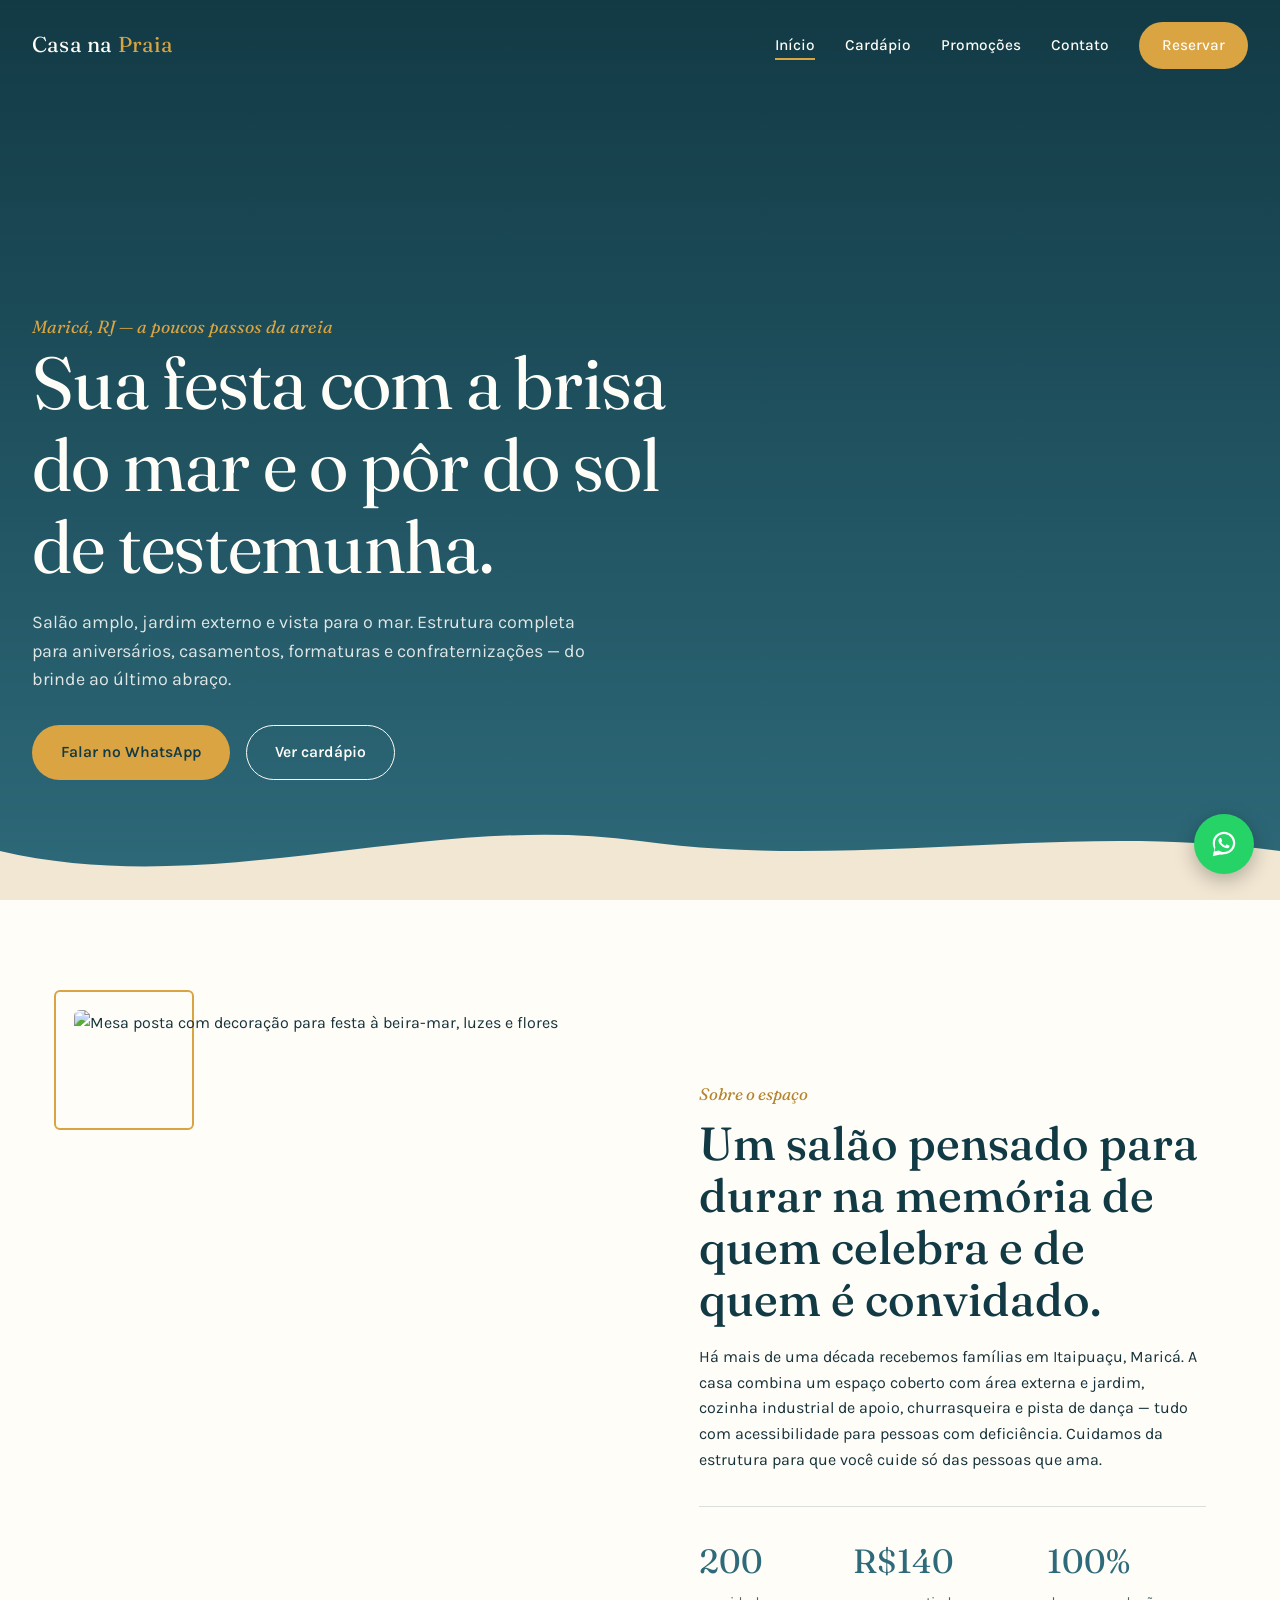
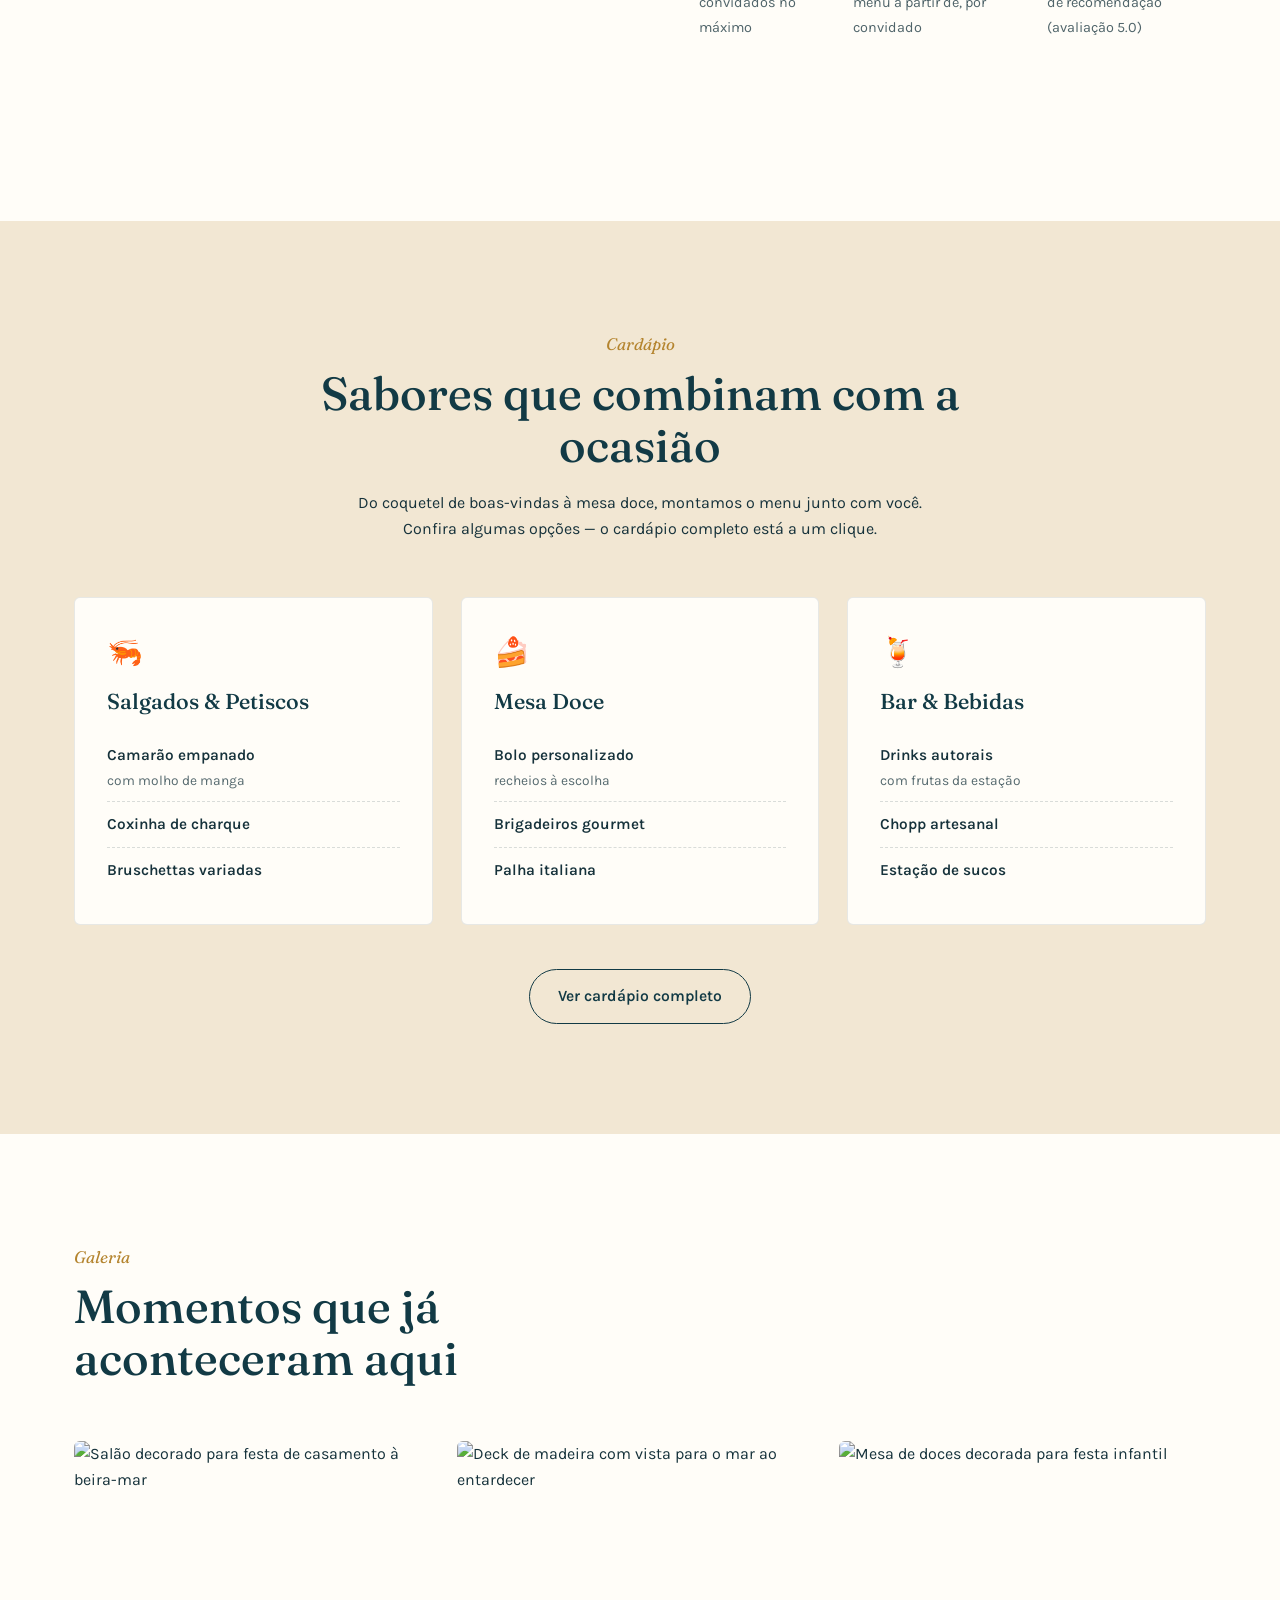
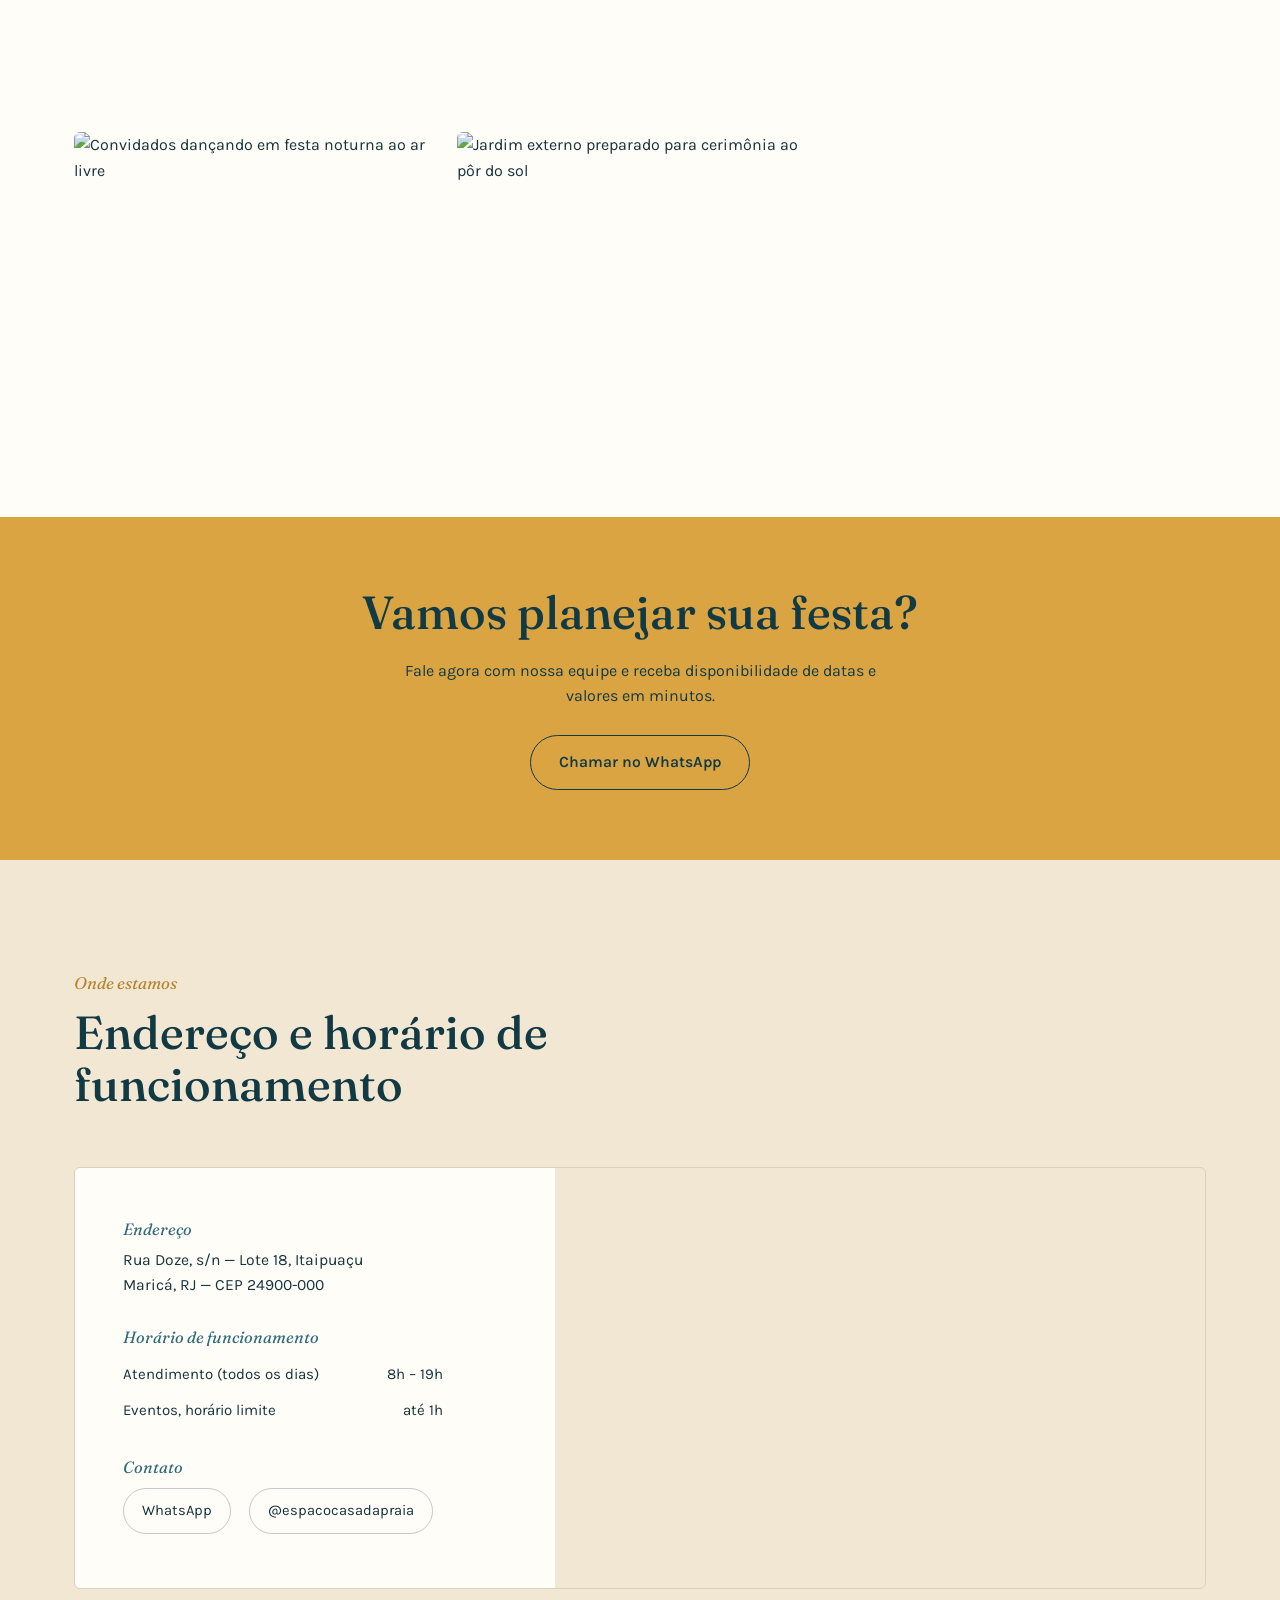
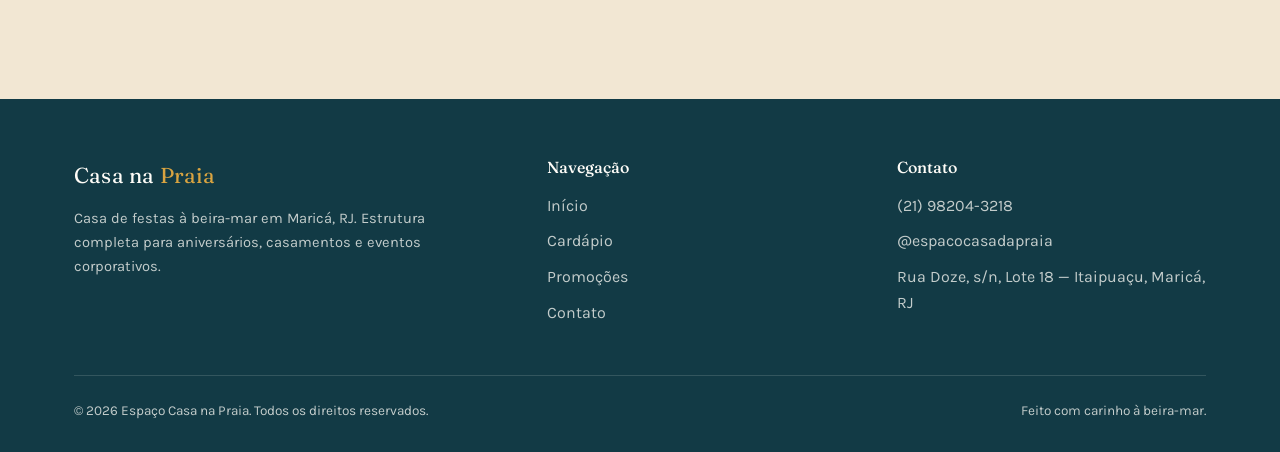
==== commit 5f5f8439: "Update index.html" ====
--- a/index.html
+++ b/index.html
@@ -352,15 +352,15 @@
 /* ---------- Gallery ---------- */
 .gallery-grid{
   display: grid;
-  grid-template-columns: repeat(4, 1fr);
-  grid-auto-rows: 220px;
-  gap: 14px;
+  grid-template-columns: repeat(3, 1fr);
+  gap: 16px;
 }
 .gallery-grid a{
   display: block;
   overflow: hidden;
   border-radius: var(--radius);
   position: relative;
+  aspect-ratio: 4 / 3;
 }
 .gallery-grid img{
   width: 100%; height: 100%;
@@ -368,13 +368,9 @@
   transition: transform 0.6s ease;
 }
 .gallery-grid a:hover img{ transform: scale(1.08); }
-.gallery-grid .tall{ grid-row: span 2; }
-.gallery-grid .wide{ grid-column: span 2; }
 
 @media (max-width: 860px){
-  .gallery-grid{ grid-template-columns: repeat(2, 1fr); grid-auto-rows: 180px; }
-  .gallery-grid .wide{ grid-column: span 2; }
-  .gallery-grid .tall{ grid-row: span 1; }
+  .gallery-grid{ grid-template-columns: repeat(2, 1fr); gap: 12px; }
 }
 
 /* ---------- Localização ---------- */
@@ -680,19 +676,19 @@
         <h2>Momentos que já aconteceram aqui</h2>
       </div>
       <div class="gallery-grid reveal">
-        <a class="wide" href="https://images.unsplash.com/photo-1519225421980-715cb0215aed?q=80&w=1400&auto=format&fit=crop" target="_blank" rel="noopener">
+        <a href="https://images.unsplash.com/photo-1519225421980-715cb0215aed?q=80&w=1400&auto=format&fit=crop" target="_blank" rel="noopener">
           <img src="https://images.unsplash.com/photo-1519225421980-715cb0215aed?q=80&w=700&auto=format&fit=crop" alt="Salão decorado para festa de casamento à beira-mar">
         </a>
-        <a class="tall" href="https://images.unsplash.com/photo-1464366400600-7168b8af9bc3?q=80&w=900&auto=format&fit=crop" target="_blank" rel="noopener">
+        <a href="https://images.unsplash.com/photo-1464366400600-7168b8af9bc3?q=80&w=900&auto=format&fit=crop" target="_blank" rel="noopener">
           <img src="https://images.unsplash.com/photo-1464366400600-7168b8af9bc3?q=80&w=700&auto=format&fit=crop" alt="Deck de madeira com vista para o mar ao entardecer">
         </a>
         <a href="https://images.unsplash.com/photo-1527529482837-4698179dc6ce?q=80&w=900&auto=format&fit=crop" target="_blank" rel="noopener">
           <img src="https://images.unsplash.com/photo-1527529482837-4698179dc6ce?q=80&w=600&auto=format&fit=crop" alt="Mesa de doces decorada para festa infantil">
         </a>
         <a href="https://images.unsplash.com/photo-1470753323753-3f8091c86720?q=80&w=900&auto=format&fit=crop" target="_blank" rel="noopener">
-          <img src="https://images.unsplash.com/photo-1470753323753-3f8091c86720?q=80&w=600&auto=format&fit=crop" alt="Convidados dançando em festa noturna ao ar livre">
+          <img src="https://images.unsplash.com/photo-1519671482749-fd09be7ccebf?q=80&w=600&auto=format&fit=crop" alt="Convidados dançando em festa noturna ao ar livre">
         </a>
-        <a class="wide" href="https://images.unsplash.com/photo-1533174072545-7a4b6ad7a6c3?q=80&w=1400&auto=format&fit=crop" target="_blank" rel="noopener">
+        <a href="https://images.unsplash.com/photo-1533174072545-7a4b6ad7a6c3?q=80&w=1400&auto=format&fit=crop" target="_blank" rel="noopener">
           <img src="https://images.unsplash.com/photo-1533174072545-7a4b6ad7a6c3?q=80&w=700&auto=format&fit=crop" alt="Jardim externo preparado para cerimônia ao pôr do sol">
         </a>
       </div>
